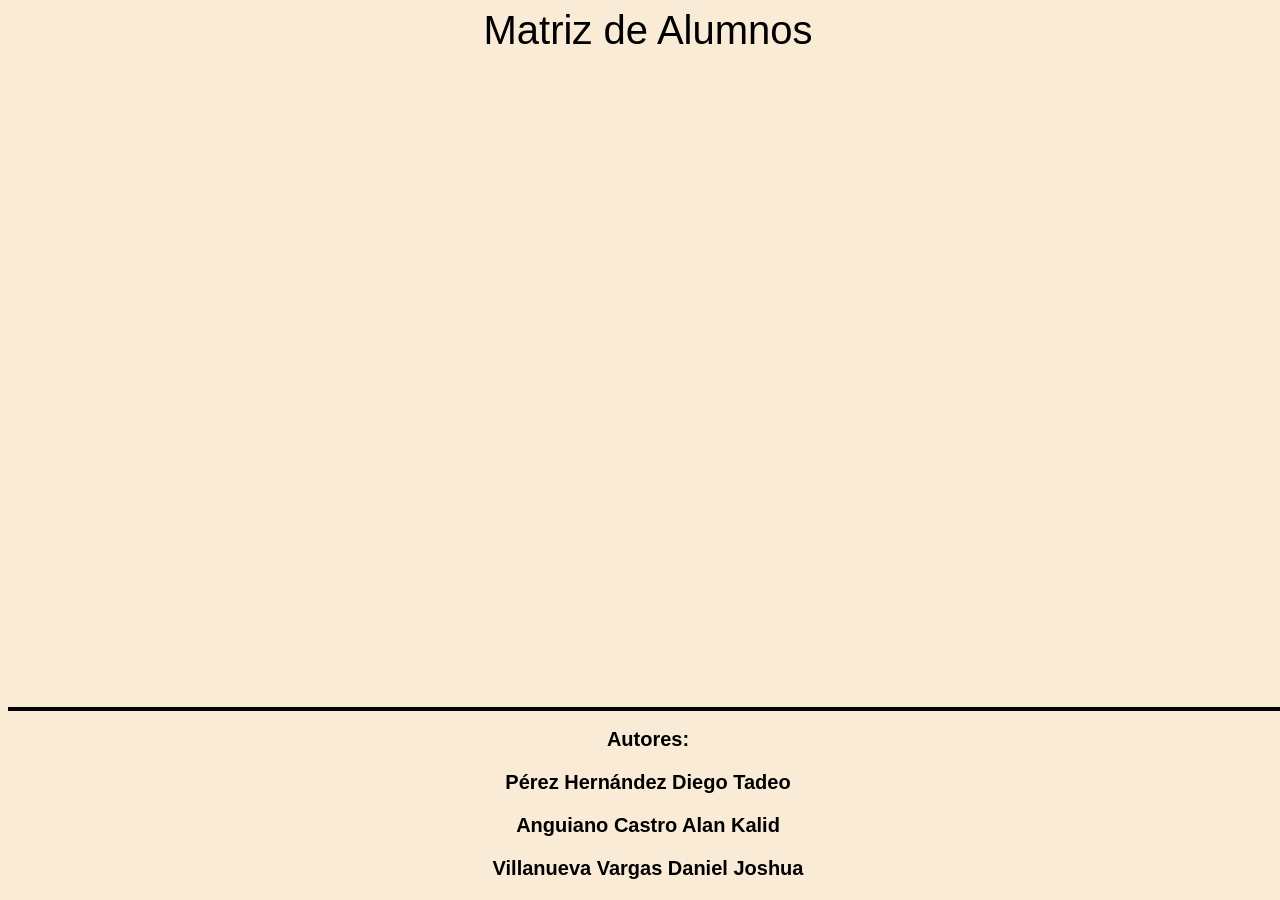
==== index.html @ 539b0049 "Primer avance" ====
<!DOCTYPE html>
<html lang="es">
<head>
    <meta charset="UTF-8">
    <meta name="viewport" content="width=device-width, initial-scale=1.0">
    <title>Matriz de Alumnos</title>
    <link rel="stylesheet" href="css/style.css">
</head>
<body>
    <header>Matriz de Alumnos</header>

    
    <div class="piedepagina">
        <hr>
        <h2>Autores:</h2>
            <footer>
            <h3>Pérez Hernández Diego Tadeo</h3>
            <h3>Anguiano Castro Alan Kalid</h3>
            <h3>Villanueva Vargas Daniel Joshua</h3>
            </footer>
    </div>

</body>
</html>
---- css/style.css ----
body{
    background-color: antiquewhite;
    width: 100%;
}

header{
    font-size: 40px;
    font-family: 'Gill Sans', 'Gill Sans MT', Calibri, 'Trebuchet MS', sans-serif;
    text-align: center;
}

footer{
    text-align: center;
}

h2{
    text-align: center;
    font-size: 20px;
    font-family: 'Segoe UI', Tahoma, Geneva, Verdana, sans-serif;
}

h3{
    font-size: 20px;
    font-family: 'Gill Sans', 'Gill Sans MT', Calibri, 'Trebuchet MS', sans-serif;
}

.piedepagina{
    position: absolute;
    bottom: 0;
    width: 100%;
}

.piedepagina hr{
    border: 2px solid black;
}
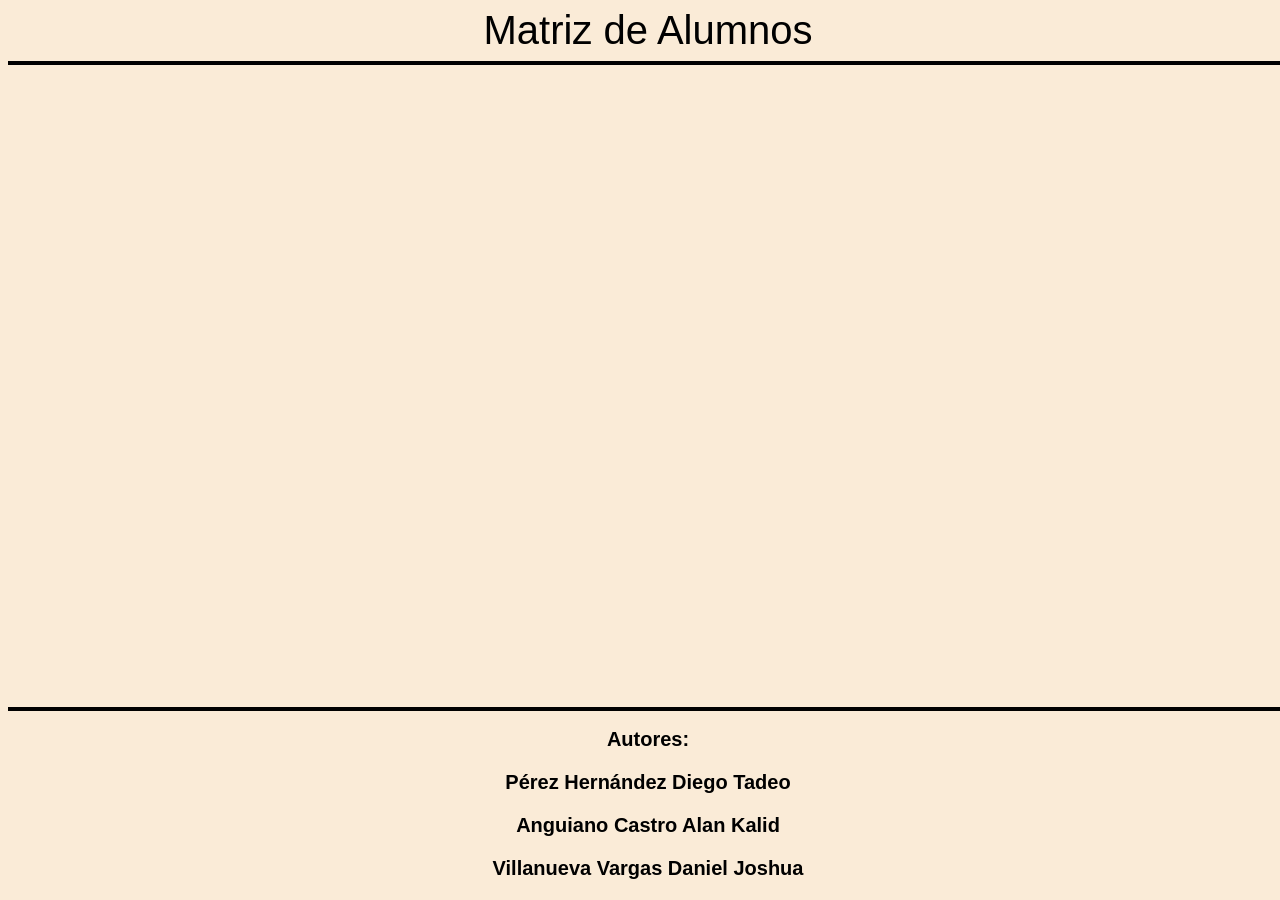
==== commit f542aa4a: "Mini cambios en interfaz grafica del html y css" ====
--- a/index.html
+++ b/index.html
@@ -8,7 +8,11 @@
 </head>
 <body>
     <header>Matriz de Alumnos</header>
+    <hr>
 
+    <section>
+        
+    </section>
     
     <div class="piedepagina">
         <hr>
--- a/css/style.css
+++ b/css/style.css
@@ -30,6 +30,6 @@
     width: 100%;
 }
 
-.piedepagina hr{
+hr{
     border: 2px solid black;
 }
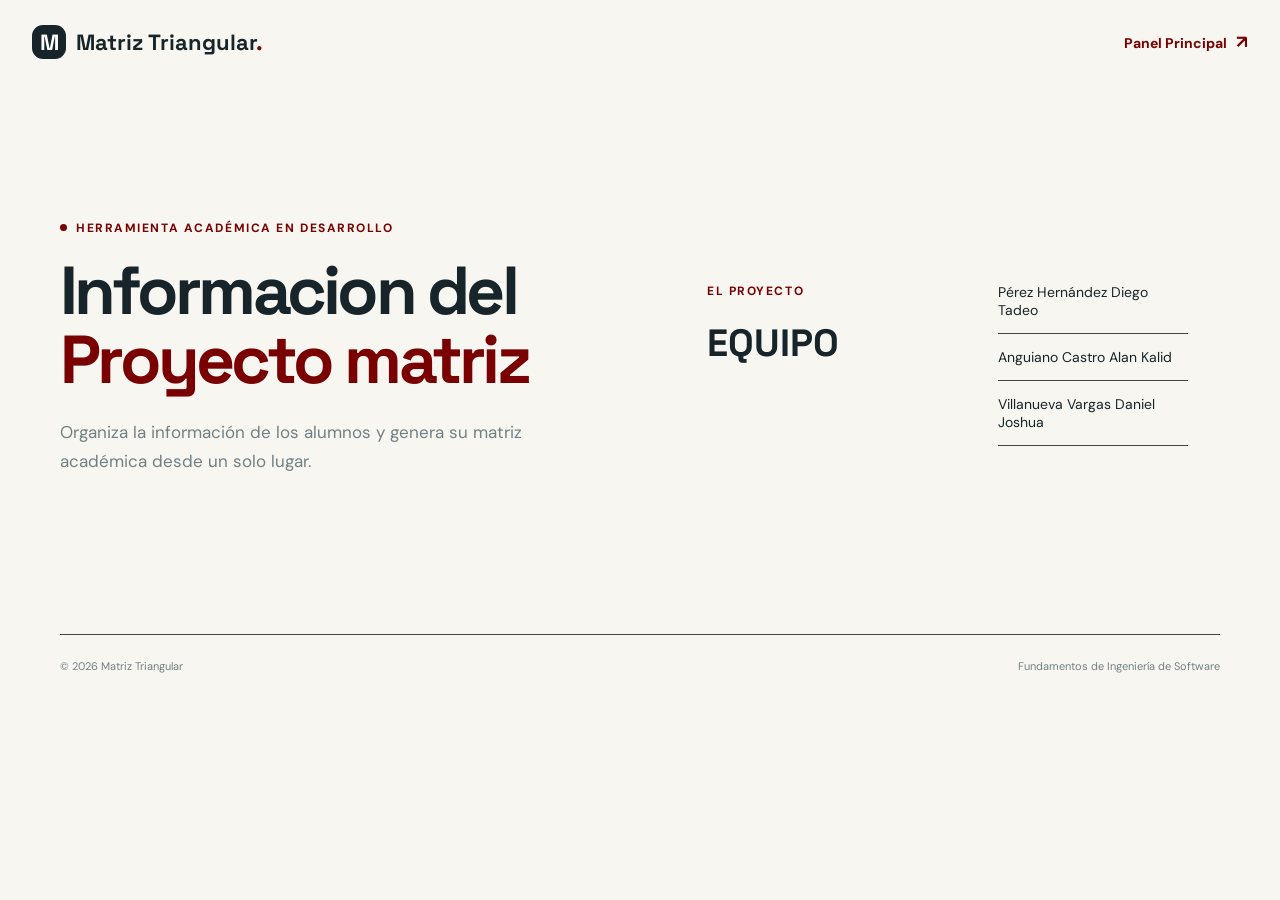
==== commit e702fabf: "Creacion de pagina web Panel/index" ====
--- a/index.html
+++ b/index.html
@@ -1,28 +1,100 @@
 <!DOCTYPE html>
 <html lang="es">
+
 <head>
     <meta charset="UTF-8">
     <meta name="viewport" content="width=device-width, initial-scale=1.0">
-    <title>Matriz de Alumnos</title>
+    <title>Matriz Triangular | Inicio</title>
+
+    <!-- Fuente de la página -->
+    <link rel="preconnect" href="https://fonts.googleapis.com">
+    <link rel="preconnect" href="https://fonts.gstatic.com" crossorigin>
+    <link href="https://fonts.googleapis.com/css2?family=DM+Sans:wght@400;600;700&family=Space+Grotesk:wght@600;700&display=swap" rel="stylesheet">
+
     <link rel="stylesheet" href="css/style.css">
 </head>
+
 <body>
-    <header>Matriz de Alumnos</header>
-    <hr>
+    <!-- Encabezado y acceso al panel -->
+    <header class="site-header">
+        <a class="brand" href="index.html">
+            <span class="brand-mark">M</span>
+            <span>Matriz Triangular<span class="brand-accent">.</span></span>
+        </a>
 
-    <section>
-        
-    </section>
-    
-    <div class="piedepagina">
-        <hr>
-        <h2>Autores:</h2>
-            <footer>
-            <h3>Pérez Hernández Diego Tadeo</h3>
-            <h3>Anguiano Castro Alan Kalid</h3>
-            <h3>Villanueva Vargas Daniel Joshua</h3>
-            </footer>
-    </div>
+        <a class="header-action" href="html/panel.html">
+            Panel Principal <span>↗</span>
+        </a>
+    </header>
 
+    <main>
+        <!-- Presentación principal -->
+        <section class="hero section-wrap">
+            <div class="hero-copy">
+                <p class="eyebrow">
+                    <span class="eyebrow-dot"></span>
+                    Herramienta académica en desarrollo
+                </p>
+
+                <h1>
+                    Informacion del <em>Proyecto matriz</em>
+                </h1>
+
+                <p class="hero-text">
+                    Organiza la información de los alumnos y genera su matriz académica desde un solo lugar.
+                </p>
+
+                <!--
+                <a class="button button-primary" href="html/panel.html">
+                    Entrar a la plataforma <span>→</span>
+                </a>-->
+            </div>
+
+            <!-- Tarjeta decorativa de vista previa 
+            <div class="hero-visual">
+                <div class="visual-glow"></div>
+
+                <div class="dashboard-preview">
+                    <p class="preview-label">Resumen académico</p>
+                    <strong class="preview-number">86<span>%</span></strong>
+                    <p class="preview-muted">Avance general del grupo</p>
+
+                    <div class="progress-bar">
+                        <span></span>
+                    </div>
+                </div>
+
+                <div class="floating-card floating-card-top">
+                    <span class="status-icon">✓</span>
+                    <span>Información organizada</span>
+                </div>
+
+                <div class="floating-card floating-card-bottom">
+                    <span class="mini-avatar">A</span>
+                    <span>Alumno activo</span>
+                </div>
+            </div>
+        </section>-->
+
+        <!-- Integrantes del proyecto -->
+        <section class="team section-wrap">
+            <div>
+                <p class="eyebrow">El proyecto</p>
+                <h2>Equipo</h2>
+            </div>
+
+            <div class="team-list">
+                <span>Pérez Hernández Diego Tadeo</span>
+                <span>Anguiano Castro Alan Kalid</span>
+                <span>Villanueva Vargas Daniel Joshua</span>
+            </div>
+        </section>
+    </main>
+
+    <footer class="site-footer section-wrap">
+        <span>© 2026 Matriz Triangular</span>
+        <span>Fundamentos de Ingeniería de Software</span>
+    </footer>
 </body>
-</html>+
+</html>
--- a/css/style.css
+++ b/css/style.css
@@ -1,35 +1,456 @@
-body{
-    background-color: antiquewhite;
-    width: 100%;
-}
-
-header{
-    font-size: 40px;
-    font-family: 'Gill Sans', 'Gill Sans MT', Calibri, 'Trebuchet MS', sans-serif;
-    text-align: center;
-}
-
-footer{
-    text-align: center;
-}
-
-h2{
-    text-align: center;
-    font-size: 20px;
-    font-family: 'Segoe UI', Tahoma, Geneva, Verdana, sans-serif;
-}
-
-h3{
-    font-size: 20px;
-    font-family: 'Gill Sans', 'Gill Sans MT', Calibri, 'Trebuchet MS', sans-serif;
-}
-
-.piedepagina{
+/* ====================
+   1. Colores generales
+   ==================== */
+:root {
+    --fondo: #f7f6f1;
+    --texto: #17252a;
+    --gris: #718084;
+    --rojo: #790101;
+    --rojo-oscuro: #3f3f3f;
+    --linea: #020000b9;
+    --blanco: #ffffff;
+    --verde-claro: #d8eee6;
+}
+
+/* ====================
+   2. Base de la página
+   ==================== */
+* {
+    box-sizing: border-box;
+}
+
+body {
+    margin: 0;
+    background: var(--fondo);
+    color: var(--texto);
+    font-family: 'DM Sans', Arial, sans-serif;
+}
+
+h1,
+h2,
+p {
+    margin-top: 0;
+}
+
+h1,
+h2 {
+    font-family: 'Space Grotesk', sans-serif;
+}
+
+.section-wrap {
+    width: min(1160px, calc(100% - 64px));
+    margin: 0 auto;
+}
+
+/* ====================
+   3. Encabezado
+   ==================== */
+.site-header {
+    width: min(1280px, calc(100% - 64px));
+    height: 84px;
+    margin: auto;
+    display: flex;
+    align-items: center;
+    justify-content: space-between;
+}
+
+.brand {
+    display: flex;
+    align-items: center;
+    gap: 10px;
+    color: var(--texto);
+    font: 700 22px 'Space Grotesk', sans-serif;
+    text-decoration: none;
+}
+
+.brand-mark {
+    display: grid;
+    width: 34px;
+    height: 34px;
+    place-items: center;
+    border-radius: 11px;
+    background: var(--texto);
+    color: var(--blanco);
+}
+
+.brand-accent,
+.header-action span {
+    color: var(--rojo);
+}
+
+.header-action,
+.text-link {
+    color: var(--rojo);
+    font-size: 14px;
+    font-weight: 700;
+    text-decoration: none;
+}
+
+.header-action span {
+    margin-left: 6px;
+    font-size: 18px;
+}
+
+.dark-link {
+    color: var(--texto);
+}
+
+/* ====================
+   4. Elementos reutilizables
+   ==================== */
+.eyebrow {
+    display: flex;
+    align-items: center;
+    gap: 9px;
+    margin-bottom: 20px;
+    color: var(--rojo);
+    font-size: 12px;
+    font-weight: 700;
+    letter-spacing: .13em;
+    text-transform: uppercase;
+}
+
+.eyebrow-dot {
+    width: 7px;
+    height: 7px;
+    border-radius: 50%;
+    background: var(--rojo);
+}
+
+.button {
+    border: 0;
+    border-radius: 9px;
+    padding: 15px 20px;
+    font: 600 14px 'DM Sans', sans-serif;
+    cursor: pointer;
+}
+
+.button-primary {
+    background: var(--rojo);
+    color: var(--blanco);
+    text-decoration: none;
+}
+
+.button-primary span {
+    margin-left: 18px;
+    font-size: 18px;
+}
+
+.body-copy,
+.hero-text {
+    color: var(--gris);
+    line-height: 1.7;
+}
+
+/* ====================
+   5. Página de inicio
+   ==================== */
+.hero {
+    min-height: 550px;
+    display: grid;
+    grid-template-columns: 1fr 1fr;
+    align-items: center;
+    gap: 70px;
+    padding: 70px 0 60px;
+}
+
+.hero h1 {
+    max-width: 600px;
+    margin-bottom: 24px;
+    font-size: clamp(43px, 5.3vw, 72px);
+    line-height: 1.02;
+    letter-spacing: -.055em;
+}
+
+.hero h1 em {
+    color: var(--rojo);
+    font-style: normal;
+}
+
+.hero-text {
+    max-width: 500px;
+    margin-bottom: 32px;
+    font-size: 17px;
+}
+
+.hero-visual {
+    position: relative;
+    min-height: 430px;
+    display: grid;
+    place-items: center;
+}
+
+.visual-glow {
     position: absolute;
-    bottom: 0;
-    width: 100%;
-}
-
-hr{
-    border: 2px solid black;
-}+    width: 350px;
+    height: 350px;
+    border-radius: 50%;
+    background: #eadada;
+}
+
+.dashboard-preview {
+    position: relative;
+    width: min(390px, 90%);
+    padding: 27px;
+    border: 1px solid #ffffffa6;
+    border-radius: 18px;
+    background: #fffffff2;
+    box-shadow: 0 30px 65px #42616b25;
+    transform: rotate(4deg);
+}
+
+.preview-label,
+.preview-muted {
+    font-size: 12px;
+}
+
+.preview-label {
+    font-weight: 700;
+}
+
+.preview-muted {
+    color: var(--gris);
+}
+
+.preview-number {
+    display: block;
+    margin-top: 28px;
+    color: var(--rojo);
+    font: 700 58px 'Space Grotesk', sans-serif;
+}
+
+.preview-number span {
+    font-size: 25px;
+}
+
+.progress-bar {
+    height: 9px;
+    margin-top: 22px;
+    border-radius: 9px;
+    background: #e8eeee;
+    overflow: hidden;
+}
+
+.progress-bar span {
+    display: block;
+    width: 86%;
+    height: 100%;
+    border-radius: inherit;
+    background: var(--rojo);
+}
+
+.floating-card {
+    position: absolute;
+    display: flex;
+    align-items: center;
+    gap: 11px;
+    padding: 13px 16px;
+    border-radius: 12px;
+    background: var(--blanco);
+    box-shadow: 0 12px 30px #42616b22;
+    font-size: 11px;
+}
+
+.floating-card-top {
+    top: 55px;
+    right: -5px;
+}
+
+.floating-card-bottom {
+    bottom: 44px;
+    left: 5px;
+}
+
+.status-icon,
+.mini-avatar {
+    display: grid;
+    width: 30px;
+    height: 30px;
+    place-items: center;
+    border-radius: 9px;
+    background: var(--verde-claro);
+    color: var(--rojo);
+    font-weight: 700;
+}
+
+.mini-avatar {
+    background: #eadada;
+}
+
+.team {
+    display: grid;
+    grid-template-columns: 1fr 1fr;
+    gap: 100px;
+    padding: 100px 0;
+}
+
+.team h2 {
+    font-size: 38px;
+    text-transform: uppercase;
+}
+
+.team-list {
+    display: flex;
+    flex-direction: column;
+    gap: 14px;
+}
+
+.team-list span {
+    padding-bottom: 14px;
+    border-bottom: 1px solid var(--linea);
+    font-size: 14px;
+}
+
+.site-footer {
+    display: flex;
+    justify-content: space-between;
+    padding: 24px 0;
+    border-top: 1px solid var(--linea);
+    color: var(--gris);
+    font-size: 11px;
+}
+
+/* ====================
+   6. Panel
+   ==================== */
+.panel-page {
+    background: #f5f7f6;
+}
+
+.panel-main {
+    padding: 62px 0;
+}
+
+.panel-heading {
+    margin-bottom: 42px;
+}
+
+.panel-heading h1 {
+    margin-bottom: 12px;
+    font-size: 52px;
+}
+
+.metric-grid {
+    display: grid;
+    grid-template-columns: repeat(4, 1fr);
+    gap: 14px;
+}
+
+.metric-card,
+.notice-card {
+    padding: 25px;
+    border: 1px solid var(--linea);
+    border-radius: 13px;
+    background: var(--blanco);
+}
+
+.metric-card span,
+.metric-card small {
+    display: block;
+    color: var(--gris);
+    font-size: 12px;
+}
+
+.metric-card strong {
+    display: block;
+    margin: 17px 0 10px;
+    font: 700 38px 'Space Grotesk', sans-serif;
+}
+
+.notice-card {
+    max-width: 600px;
+    margin-top: 18px;
+    background: var(--rojo-oscuro);
+    color: var(--blanco);
+}
+
+.notice-icon {
+    display: grid;
+    width: 35px;
+    height: 35px;
+    margin-bottom: 30px;
+    place-items: center;
+    border-radius: 10px;
+    background: #ffffff1c;
+}
+
+.notice-card p {
+    max-width: 500px;
+    color: #d8d8d8;
+    line-height: 1.7;
+}
+
+/* ====================
+   7. Animación y celular
+   ==================== */
+.animated-card {
+    opacity: 0;
+    transform: translateY(12px);
+    transition: opacity .45s ease, transform .45s ease;
+}
+
+.animated-card.visible {
+    opacity: 1;
+    transform: translateY(0);
+}
+
+.dashboard-preview.animated-card {
+    transform: translateY(12px) rotate(4deg);
+}
+
+.dashboard-preview.animated-card.visible {
+    transform: translateY(0) rotate(4deg);
+}
+
+@media (max-width: 800px) {
+    .site-header,
+    .section-wrap {
+        width: calc(100% - 38px);
+    }
+
+    .hero {
+        grid-template-columns: 1fr;
+        gap: 25px;
+        padding-top: 45px;
+    }
+
+    .hero-visual {
+        min-height: 350px;
+    }
+
+    .team {
+        grid-template-columns: 1fr;
+        gap: 30px;
+    }
+
+    .metric-grid {
+        grid-template-columns: 1fr;
+    }
+
+    .site-footer {
+        display: block;
+    }
+
+    .site-footer span {
+        display: block;
+        margin: 6px 0;
+    }
+}
+
+@media (max-width: 500px) {
+    .hero h1 {
+        font-size: 43px;
+    }
+
+    .floating-card {
+        transform: scale(.85);
+    }
+
+    .floating-card-top {
+        right: -20px;
+    }
+
+    .floating-card-bottom {
+        left: -18px;
+    }
+}
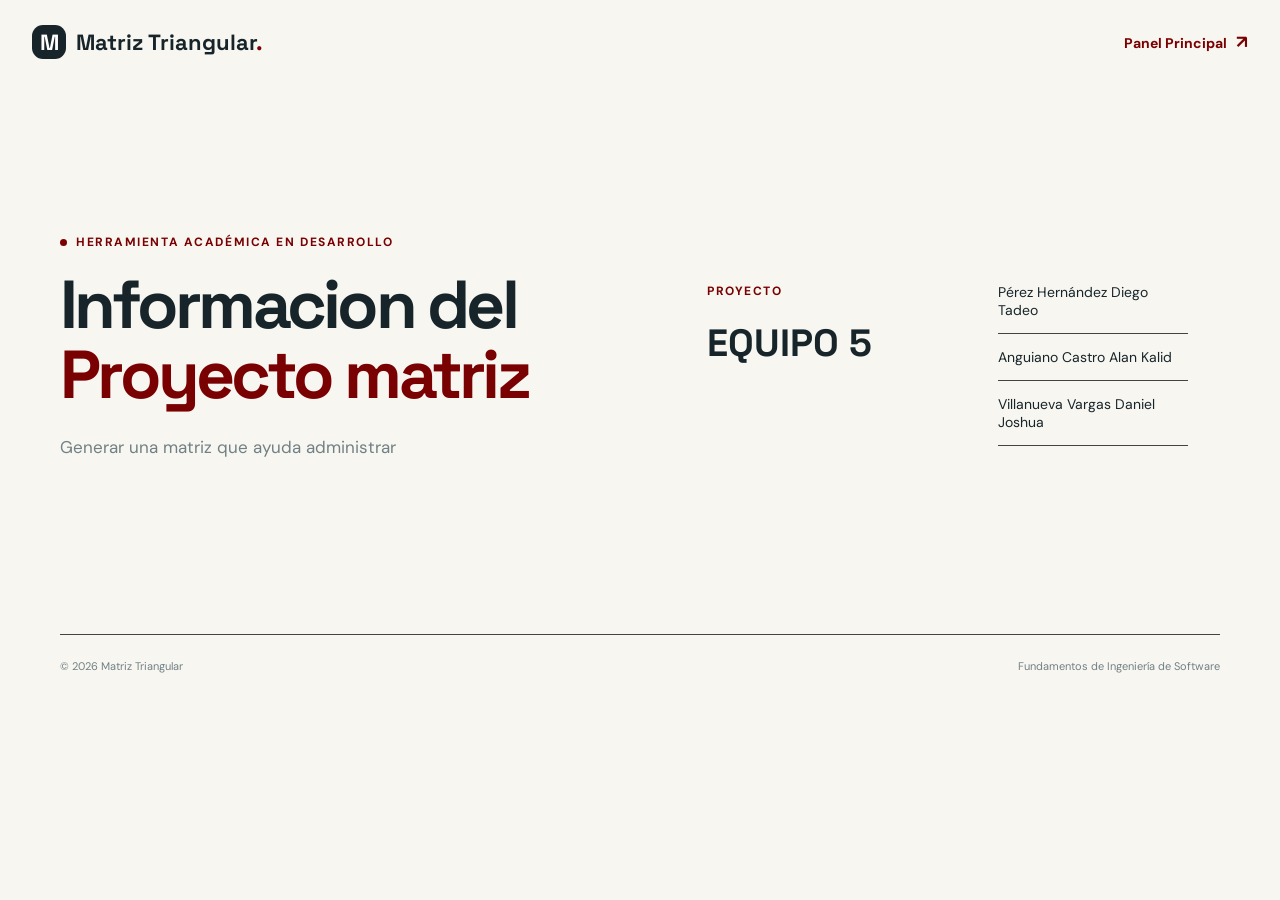
==== commit 528d02c3: "Actualizacion de texto en web" ====
--- a/index.html
+++ b/index.html
@@ -41,7 +41,7 @@
                 </h1>
 
                 <p class="hero-text">
-                    Organiza la información de los alumnos y genera su matriz académica desde un solo lugar.
+                    Generar una matriz que ayuda administrar 
                 </p>
 
                 <!--
@@ -79,8 +79,8 @@
         <!-- Integrantes del proyecto -->
         <section class="team section-wrap">
             <div>
-                <p class="eyebrow">El proyecto</p>
-                <h2>Equipo</h2>
+                <p class="eyebrow">proyecto</p>
+                <h2>Equipo 5</h2>
             </div>
 
             <div class="team-list">
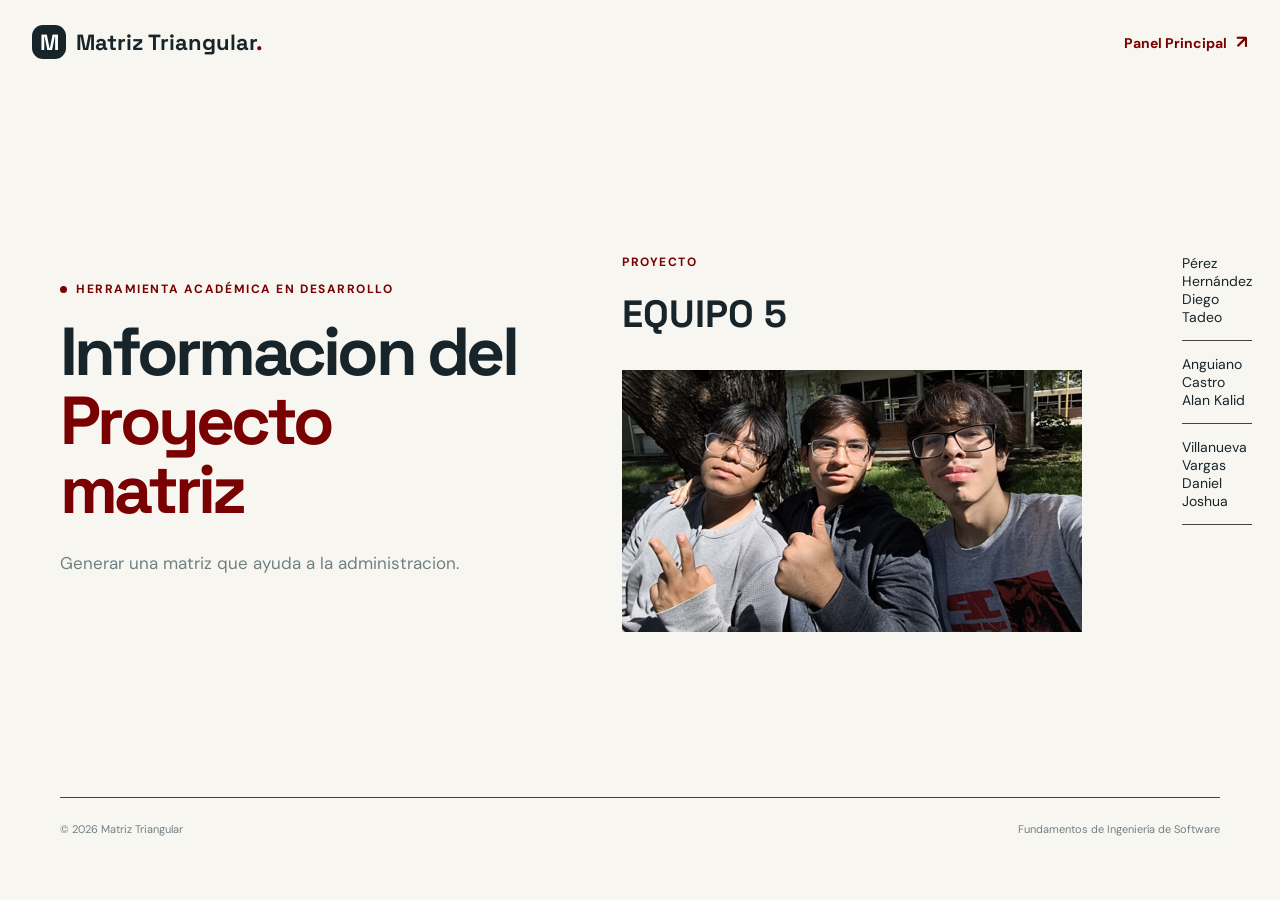
==== commit be3baa96: "Actualizacion de documentacion" ====
--- a/index.html
+++ b/index.html
@@ -15,7 +15,7 @@
 </head>
 
 <body>
-    <!-- Encabezado y acceso al panel -->
+    <!-- Encabezado y boton de acceso al panel -->
     <header class="site-header">
         <a class="brand" href="index.html">
             <span class="brand-mark">M</span>
@@ -28,7 +28,7 @@
     </header>
 
     <main>
-        <!-- Presentación principal -->
+        <!-- Presentación principal de el index -->
         <section class="hero section-wrap">
             <div class="hero-copy">
                 <p class="eyebrow">
@@ -41,46 +41,16 @@
                 </h1>
 
                 <p class="hero-text">
-                    Generar una matriz que ayuda administrar 
+                    Generar una matriz que ayuda a la administracion.
                 </p>
-
-                <!--
-                <a class="button button-primary" href="html/panel.html">
-                    Entrar a la plataforma <span>→</span>
-                </a>-->
             </div>
-
-            <!-- Tarjeta decorativa de vista previa 
-            <div class="hero-visual">
-                <div class="visual-glow"></div>
-
-                <div class="dashboard-preview">
-                    <p class="preview-label">Resumen académico</p>
-                    <strong class="preview-number">86<span>%</span></strong>
-                    <p class="preview-muted">Avance general del grupo</p>
-
-                    <div class="progress-bar">
-                        <span></span>
-                    </div>
-                </div>
-
-                <div class="floating-card floating-card-top">
-                    <span class="status-icon">✓</span>
-                    <span>Información organizada</span>
-                </div>
-
-                <div class="floating-card floating-card-bottom">
-                    <span class="mini-avatar">A</span>
-                    <span>Alumno activo</span>
-                </div>
-            </div>
-        </section>-->
 
         <!-- Integrantes del proyecto -->
         <section class="team section-wrap">
             <div>
                 <p class="eyebrow">proyecto</p>
                 <h2>Equipo 5</h2>
+                <img src="resources/Equipo 5.png" alt="IMAGEN DE EQUIPO">
             </div>
 
             <div class="team-list">
@@ -90,11 +60,11 @@
             </div>
         </section>
     </main>
-
+</body>
+    <!-- Pie de pagina -->
     <footer class="site-footer section-wrap">
         <span>© 2026 Matriz Triangular</span>
         <span>Fundamentos de Ingeniería de Software</span>
     </footer>
-</body>
 
 </html>
--- a/css/style.css
+++ b/css/style.css
@@ -332,7 +332,9 @@
 
 .metric-grid {
     display: grid;
+    justify-content: center;
     grid-template-columns: repeat(4, 1fr);
+    
     gap: 14px;
 }
 
